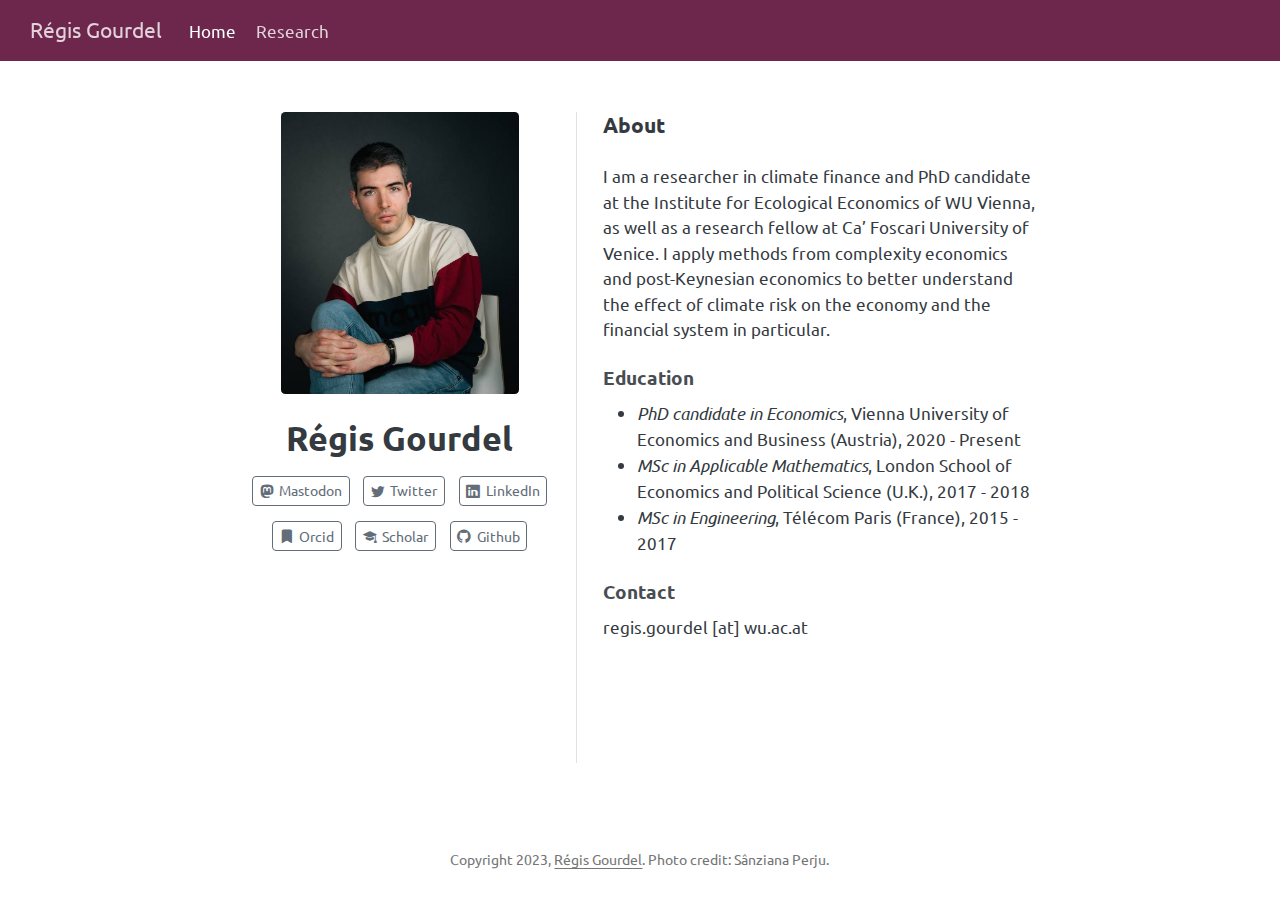
==== index.html @ 22fe1e5e "Built site for gh-pages" ====
<!DOCTYPE html>
<html xmlns="http://www.w3.org/1999/xhtml" lang="en" xml:lang="en"><head>

<meta charset="utf-8">
<meta name="generator" content="quarto-1.4.549">

<meta name="viewport" content="width=device-width, initial-scale=1.0, user-scalable=yes">


<title>Régis Gourdel</title>
<style>
code{white-space: pre-wrap;}
span.smallcaps{font-variant: small-caps;}
div.columns{display: flex; gap: min(4vw, 1.5em);}
div.column{flex: auto; overflow-x: auto;}
div.hanging-indent{margin-left: 1.5em; text-indent: -1.5em;}
ul.task-list{list-style: none;}
ul.task-list li input[type="checkbox"] {
  width: 0.8em;
  margin: 0 0.8em 0.2em -1em; /* quarto-specific, see https://github.com/quarto-dev/quarto-cli/issues/4556 */ 
  vertical-align: middle;
}
</style>


<script src="site_libs/quarto-nav/quarto-nav.js"></script>
<script src="site_libs/quarto-nav/headroom.min.js"></script>
<link href="./graphics/favicon2.svg" rel="icon" type="image/svg+xml">
<script src="site_libs/clipboard/clipboard.min.js"></script>
<script src="site_libs/quarto-html/quarto.js"></script>
<script src="site_libs/quarto-html/popper.min.js"></script>
<script src="site_libs/quarto-html/tippy.umd.min.js"></script>
<link href="site_libs/quarto-html/tippy.css" rel="stylesheet">
<link href="site_libs/quarto-html/quarto-syntax-highlighting.css" rel="stylesheet" id="quarto-text-highlighting-styles">
<script src="site_libs/bootstrap/bootstrap.min.js"></script>
<link href="site_libs/bootstrap/bootstrap-icons.css" rel="stylesheet">
<link href="site_libs/bootstrap/bootstrap.min.css" rel="stylesheet" id="quarto-bootstrap" data-mode="light">
<script id="quarto-search-options" type="application/json">{
  "language": {
    "search-no-results-text": "No results",
    "search-matching-documents-text": "matching documents",
    "search-copy-link-title": "Copy link to search",
    "search-hide-matches-text": "Hide additional matches",
    "search-more-match-text": "more match in this document",
    "search-more-matches-text": "more matches in this document",
    "search-clear-button-title": "Clear",
    "search-text-placeholder": "",
    "search-detached-cancel-button-title": "Cancel",
    "search-submit-button-title": "Submit",
    "search-label": "Search"
  }
}</script>


<link rel="stylesheet" href="styles.css">
<meta property="og:title" content="Régis Gourdel">
<meta property="og:description" content="">
<meta property="og:image" content="https://regisgourdel.github.io/graphics/favicon2.svg">
<meta property="og:site_name" content="Régis Gourdel">
<meta name="twitter:title" content="Régis Gourdel">
<meta name="twitter:description" content="">
<meta name="twitter:image" content="https://regisgourdel.github.io/graphics/favicon2.svg">
<meta name="twitter:card" content="summary_large_image">
</head>

<body class="nav-fixed fullcontent">

<div id="quarto-search-results"></div>
  <header id="quarto-header" class="headroom fixed-top">
    <nav class="navbar navbar-expand-lg " data-bs-theme="dark">
      <div class="navbar-container container-fluid">
      <div class="navbar-brand-container mx-auto">
    <a class="navbar-brand" href="./index.html">
    <span class="navbar-title">Régis Gourdel</span>
    </a>
  </div>
          <button class="navbar-toggler" type="button" data-bs-toggle="collapse" data-bs-target="#navbarCollapse" aria-controls="navbarCollapse" aria-expanded="false" aria-label="Toggle navigation" onclick="if (window.quartoToggleHeadroom) { window.quartoToggleHeadroom(); }">
  <span class="navbar-toggler-icon"></span>
</button>
          <div class="collapse navbar-collapse" id="navbarCollapse">
            <ul class="navbar-nav navbar-nav-scroll me-auto">
  <li class="nav-item">
    <a class="nav-link active" href="./index.html" aria-current="page"> 
<span class="menu-text">Home</span></a>
  </li>  
  <li class="nav-item">
    <a class="nav-link" href="./research.html"> 
<span class="menu-text">Research</span></a>
  </li>  
</ul>
          </div> <!-- /navcollapse -->
          <div class="quarto-navbar-tools">
</div>
      </div> <!-- /container-fluid -->
    </nav>
</header>
<!-- content -->
<div id="quarto-content" class="quarto-container page-columns page-rows-contents page-layout-article page-navbar">
<!-- sidebar -->
<!-- margin-sidebar -->
    
<!-- main -->
<div class="quarto-about-trestles content">
  <div class="about-entity">
    <img src="graphics/profile.jpg" class="about-image
  rounded " style="width: 14em;">
<header id="title-block-header" class="quarto-title-block default">
<div class="quarto-title">
<h1 class="title">Régis Gourdel</h1>
</div>
<div class="quarto-title-meta">
  </div>
</header>
    <div class="about-links">
  <a href="https://econtwitter.net/@RegisGourdel" class="about-link" rel="" target="">
    <i class="bi bi-mastodon"></i>
     <span class="about-link-text">Mastodon</span>
  </a>
  <a href="https://twitter.com/RegisGourdel" class="about-link" rel="" target="">
    <i class="bi bi-twitter"></i>
     <span class="about-link-text">Twitter</span>
  </a>
  <a href="https://www.linkedin.com/in/regisgourdel/" class="about-link" rel="" target="">
    <i class="bi bi-linkedin"></i>
     <span class="about-link-text">LinkedIn</span>
  </a>
  <a href="https://orcid.org/0000-0002-1638-9765" class="about-link" rel="" target="">
    <i class="bi bi-bookmark-fill"></i>
     <span class="about-link-text">Orcid</span>
  </a>
  <a href="https://scholar.google.fr/citations?user=1xZrPK0AAAAJ" class="about-link" rel="" target="">
    <i class="bi bi-mortarboard-fill"></i>
     <span class="about-link-text">Scholar</span>
  </a>
  <a href="https://github.com/RegisGourdel" class="about-link" rel="" target="">
    <i class="bi bi-github"></i>
     <span class="about-link-text">Github</span>
  </a>
</div>
  </div>
  <div class="about-contents"><main class="content" id="quarto-document-content">
<section id="about" class="level2">
<h2 data-anchor-id="about">About</h2>
<p>I am a researcher in climate finance and PhD candidate at the Institute for Ecological Economics of WU Vienna, as well as a research fellow at Ca’ Foscari University of Venice. I apply methods from complexity economics and post-Keynesian economics to better understand the effect of climate risk on the economy and the financial system in particular.</p>
<section id="education" class="level3">
<h3 data-anchor-id="education">Education</h3>
<ul>
<li><em>PhD candidate in Economics</em>, Vienna University of Economics and Business (Austria), 2020 - Present</li>
<li><em>MSc in Applicable Mathematics</em>, London School of Economics and Political Science (U.K.), 2017 - 2018</li>
<li><em>MSc in Engineering</em>, Télécom Paris (France), 2015 - 2017</li>
</ul>
</section>
<section id="contact" class="level3">
<h3 data-anchor-id="contact">Contact</h3>
<p>regis.gourdel [at] wu.ac.at</p>


</section>
</section>
</main></div>
</div>
 <!-- /main -->
<script id="quarto-html-after-body" type="application/javascript">
window.document.addEventListener("DOMContentLoaded", function (event) {
  const toggleBodyColorMode = (bsSheetEl) => {
    const mode = bsSheetEl.getAttribute("data-mode");
    const bodyEl = window.document.querySelector("body");
    if (mode === "dark") {
      bodyEl.classList.add("quarto-dark");
      bodyEl.classList.remove("quarto-light");
    } else {
      bodyEl.classList.add("quarto-light");
      bodyEl.classList.remove("quarto-dark");
    }
  }
  const toggleBodyColorPrimary = () => {
    const bsSheetEl = window.document.querySelector("link#quarto-bootstrap");
    if (bsSheetEl) {
      toggleBodyColorMode(bsSheetEl);
    }
  }
  toggleBodyColorPrimary();  
  const isCodeAnnotation = (el) => {
    for (const clz of el.classList) {
      if (clz.startsWith('code-annotation-')) {                     
        return true;
      }
    }
    return false;
  }
  const clipboard = new window.ClipboardJS('.code-copy-button', {
    text: function(trigger) {
      const codeEl = trigger.previousElementSibling.cloneNode(true);
      for (const childEl of codeEl.children) {
        if (isCodeAnnotation(childEl)) {
          childEl.remove();
        }
      }
      return codeEl.innerText;
    }
  });
  clipboard.on('success', function(e) {
    // button target
    const button = e.trigger;
    // don't keep focus
    button.blur();
    // flash "checked"
    button.classList.add('code-copy-button-checked');
    var currentTitle = button.getAttribute("title");
    button.setAttribute("title", "Copied!");
    let tooltip;
    if (window.bootstrap) {
      button.setAttribute("data-bs-toggle", "tooltip");
      button.setAttribute("data-bs-placement", "left");
      button.setAttribute("data-bs-title", "Copied!");
      tooltip = new bootstrap.Tooltip(button, 
        { trigger: "manual", 
          customClass: "code-copy-button-tooltip",
          offset: [0, -8]});
      tooltip.show();    
    }
    setTimeout(function() {
      if (tooltip) {
        tooltip.hide();
        button.removeAttribute("data-bs-title");
        button.removeAttribute("data-bs-toggle");
        button.removeAttribute("data-bs-placement");
      }
      button.setAttribute("title", currentTitle);
      button.classList.remove('code-copy-button-checked');
    }, 1000);
    // clear code selection
    e.clearSelection();
  });
  function tippyHover(el, contentFn, onTriggerFn, onUntriggerFn) {
    const config = {
      allowHTML: true,
      maxWidth: 500,
      delay: 100,
      arrow: false,
      appendTo: function(el) {
          return el.parentElement;
      },
      interactive: true,
      interactiveBorder: 10,
      theme: 'quarto',
      placement: 'bottom-start',
    };
    if (contentFn) {
      config.content = contentFn;
    }
    if (onTriggerFn) {
      config.onTrigger = onTriggerFn;
    }
    if (onUntriggerFn) {
      config.onUntrigger = onUntriggerFn;
    }
    window.tippy(el, config); 
  }
  const noterefs = window.document.querySelectorAll('a[role="doc-noteref"]');
  for (var i=0; i<noterefs.length; i++) {
    const ref = noterefs[i];
    tippyHover(ref, function() {
      // use id or data attribute instead here
      let href = ref.getAttribute('data-footnote-href') || ref.getAttribute('href');
      try { href = new URL(href).hash; } catch {}
      const id = href.replace(/^#\/?/, "");
      const note = window.document.getElementById(id);
      return note.innerHTML;
    });
  }
  const xrefs = window.document.querySelectorAll('a.quarto-xref');
  const processXRef = (id, note) => {
    // Strip column container classes
    const stripColumnClz = (el) => {
      el.classList.remove("page-full", "page-columns");
      if (el.children) {
        for (const child of el.children) {
          stripColumnClz(child);
        }
      }
    }
    stripColumnClz(note)
    if (id === null || id.startsWith('sec-')) {
      // Special case sections, only their first couple elements
      const container = document.createElement("div");
      if (note.children && note.children.length > 2) {
        container.appendChild(note.children[0].cloneNode(true));
        for (let i = 1; i < note.children.length; i++) {
          const child = note.children[i];
          if (child.tagName === "P" && child.innerText === "") {
            continue;
          } else {
            container.appendChild(child.cloneNode(true));
            break;
          }
        }
        if (window.Quarto?.typesetMath) {
          window.Quarto.typesetMath(container);
        }
        return container.innerHTML
      } else {
        if (window.Quarto?.typesetMath) {
          window.Quarto.typesetMath(note);
        }
        return note.innerHTML;
      }
    } else {
      // Remove any anchor links if they are present
      const anchorLink = note.querySelector('a.anchorjs-link');
      if (anchorLink) {
        anchorLink.remove();
      }
      if (window.Quarto?.typesetMath) {
        window.Quarto.typesetMath(note);
      }
      // TODO in 1.5, we should make sure this works without a callout special case
      if (note.classList.contains("callout")) {
        return note.outerHTML;
      } else {
        return note.innerHTML;
      }
    }
  }
  for (var i=0; i<xrefs.length; i++) {
    const xref = xrefs[i];
    tippyHover(xref, undefined, function(instance) {
      instance.disable();
      let url = xref.getAttribute('href');
      let hash = undefined; 
      if (url.startsWith('#')) {
        hash = url;
      } else {
        try { hash = new URL(url).hash; } catch {}
      }
      if (hash) {
        const id = hash.replace(/^#\/?/, "");
        const note = window.document.getElementById(id);
        if (note !== null) {
          try {
            const html = processXRef(id, note.cloneNode(true));
            instance.setContent(html);
          } finally {
            instance.enable();
            instance.show();
          }
        } else {
          // See if we can fetch this
          fetch(url.split('#')[0])
          .then(res => res.text())
          .then(html => {
            const parser = new DOMParser();
            const htmlDoc = parser.parseFromString(html, "text/html");
            const note = htmlDoc.getElementById(id);
            if (note !== null) {
              const html = processXRef(id, note);
              instance.setContent(html);
            } 
          }).finally(() => {
            instance.enable();
            instance.show();
          });
        }
      } else {
        // See if we can fetch a full url (with no hash to target)
        // This is a special case and we should probably do some content thinning / targeting
        fetch(url)
        .then(res => res.text())
        .then(html => {
          const parser = new DOMParser();
          const htmlDoc = parser.parseFromString(html, "text/html");
          const note = htmlDoc.querySelector('main.content');
          if (note !== null) {
            // This should only happen for chapter cross references
            // (since there is no id in the URL)
            // remove the first header
            if (note.children.length > 0 && note.children[0].tagName === "HEADER") {
              note.children[0].remove();
            }
            const html = processXRef(null, note);
            instance.setContent(html);
          } 
        }).finally(() => {
          instance.enable();
          instance.show();
        });
      }
    }, function(instance) {
    });
  }
      let selectedAnnoteEl;
      const selectorForAnnotation = ( cell, annotation) => {
        let cellAttr = 'data-code-cell="' + cell + '"';
        let lineAttr = 'data-code-annotation="' +  annotation + '"';
        const selector = 'span[' + cellAttr + '][' + lineAttr + ']';
        return selector;
      }
      const selectCodeLines = (annoteEl) => {
        const doc = window.document;
        const targetCell = annoteEl.getAttribute("data-target-cell");
        const targetAnnotation = annoteEl.getAttribute("data-target-annotation");
        const annoteSpan = window.document.querySelector(selectorForAnnotation(targetCell, targetAnnotation));
        const lines = annoteSpan.getAttribute("data-code-lines").split(",");
        const lineIds = lines.map((line) => {
          return targetCell + "-" + line;
        })
        let top = null;
        let height = null;
        let parent = null;
        if (lineIds.length > 0) {
            //compute the position of the single el (top and bottom and make a div)
            const el = window.document.getElementById(lineIds[0]);
            top = el.offsetTop;
            height = el.offsetHeight;
            parent = el.parentElement.parentElement;
          if (lineIds.length > 1) {
            const lastEl = window.document.getElementById(lineIds[lineIds.length - 1]);
            const bottom = lastEl.offsetTop + lastEl.offsetHeight;
            height = bottom - top;
          }
          if (top !== null && height !== null && parent !== null) {
            // cook up a div (if necessary) and position it 
            let div = window.document.getElementById("code-annotation-line-highlight");
            if (div === null) {
              div = window.document.createElement("div");
              div.setAttribute("id", "code-annotation-line-highlight");
              div.style.position = 'absolute';
              parent.appendChild(div);
            }
            div.style.top = top - 2 + "px";
            div.style.height = height + 4 + "px";
            div.style.left = 0;
            let gutterDiv = window.document.getElementById("code-annotation-line-highlight-gutter");
            if (gutterDiv === null) {
              gutterDiv = window.document.createElement("div");
              gutterDiv.setAttribute("id", "code-annotation-line-highlight-gutter");
              gutterDiv.style.position = 'absolute';
              const codeCell = window.document.getElementById(targetCell);
              const gutter = codeCell.querySelector('.code-annotation-gutter');
              gutter.appendChild(gutterDiv);
            }
            gutterDiv.style.top = top - 2 + "px";
            gutterDiv.style.height = height + 4 + "px";
          }
          selectedAnnoteEl = annoteEl;
        }
      };
      const unselectCodeLines = () => {
        const elementsIds = ["code-annotation-line-highlight", "code-annotation-line-highlight-gutter"];
        elementsIds.forEach((elId) => {
          const div = window.document.getElementById(elId);
          if (div) {
            div.remove();
          }
        });
        selectedAnnoteEl = undefined;
      };
        // Handle positioning of the toggle
    window.addEventListener(
      "resize",
      throttle(() => {
        elRect = undefined;
        if (selectedAnnoteEl) {
          selectCodeLines(selectedAnnoteEl);
        }
      }, 10)
    );
    function throttle(fn, ms) {
    let throttle = false;
    let timer;
      return (...args) => {
        if(!throttle) { // first call gets through
            fn.apply(this, args);
            throttle = true;
        } else { // all the others get throttled
            if(timer) clearTimeout(timer); // cancel #2
            timer = setTimeout(() => {
              fn.apply(this, args);
              timer = throttle = false;
            }, ms);
        }
      };
    }
      // Attach click handler to the DT
      const annoteDls = window.document.querySelectorAll('dt[data-target-cell]');
      for (const annoteDlNode of annoteDls) {
        annoteDlNode.addEventListener('click', (event) => {
          const clickedEl = event.target;
          if (clickedEl !== selectedAnnoteEl) {
            unselectCodeLines();
            const activeEl = window.document.querySelector('dt[data-target-cell].code-annotation-active');
            if (activeEl) {
              activeEl.classList.remove('code-annotation-active');
            }
            selectCodeLines(clickedEl);
            clickedEl.classList.add('code-annotation-active');
          } else {
            // Unselect the line
            unselectCodeLines();
            clickedEl.classList.remove('code-annotation-active');
          }
        });
      }
  const findCites = (el) => {
    const parentEl = el.parentElement;
    if (parentEl) {
      const cites = parentEl.dataset.cites;
      if (cites) {
        return {
          el,
          cites: cites.split(' ')
        };
      } else {
        return findCites(el.parentElement)
      }
    } else {
      return undefined;
    }
  };
  var bibliorefs = window.document.querySelectorAll('a[role="doc-biblioref"]');
  for (var i=0; i<bibliorefs.length; i++) {
    const ref = bibliorefs[i];
    const citeInfo = findCites(ref);
    if (citeInfo) {
      tippyHover(citeInfo.el, function() {
        var popup = window.document.createElement('div');
        citeInfo.cites.forEach(function(cite) {
          var citeDiv = window.document.createElement('div');
          citeDiv.classList.add('hanging-indent');
          citeDiv.classList.add('csl-entry');
          var biblioDiv = window.document.getElementById('ref-' + cite);
          if (biblioDiv) {
            citeDiv.innerHTML = biblioDiv.innerHTML;
          }
          popup.appendChild(citeDiv);
        });
        return popup.innerHTML;
      });
    }
  }
});
</script>
</div> <!-- /content -->
<footer class="footer">
  <div class="nav-footer">
    <div class="nav-footer-left">
      &nbsp;
    </div>   
    <div class="nav-footer-center">
<p>Copyright 2023, <a rel="me" href="https://econtwitter.net/@RegisGourdel">Régis Gourdel</a>. Photo credit: Sânziana Perju.</p>
</div>
    <div class="nav-footer-right">
      &nbsp;
    </div>
  </div>
</footer>




</body></html>
---- site_libs/quarto-html/tippy.css ----
.tippy-box[data-animation=fade][data-state=hidden]{opacity:0}[data-tippy-root]{max-width:calc(100vw - 10px)}.tippy-box{position:relative;background-color:#333;color:#fff;border-radius:4px;font-size:14px;line-height:1.4;white-space:normal;outline:0;transition-property:transform,visibility,opacity}.tippy-box[data-placement^=top]>.tippy-arrow{bottom:0}.tippy-box[data-placement^=top]>.tippy-arrow:before{bottom:-7px;left:0;border-width:8px 8px 0;border-top-color:initial;transform-origin:center top}.tippy-box[data-placement^=bottom]>.tippy-arrow{top:0}.tippy-box[data-placement^=bottom]>.tippy-arrow:before{top:-7px;left:0;border-width:0 8px 8px;border-bottom-color:initial;transform-origin:center bottom}.tippy-box[data-placement^=left]>.tippy-arrow{right:0}.tippy-box[data-placement^=left]>.tippy-arrow:before{border-width:8px 0 8px 8px;border-left-color:initial;right:-7px;transform-origin:center left}.tippy-box[data-placement^=right]>.tippy-arrow{left:0}.tippy-box[data-placement^=right]>.tippy-arrow:before{left:-7px;border-width:8px 8px 8px 0;border-right-color:initial;transform-origin:center right}.tippy-box[data-inertia][data-state=visible]{transition-timing-function:cubic-bezier(.54,1.5,.38,1.11)}.tippy-arrow{width:16px;height:16px;color:#333}.tippy-arrow:before{content:"";position:absolute;border-color:transparent;border-style:solid}.tippy-content{position:relative;padding:5px 9px;z-index:1}
---- site_libs/quarto-html/quarto-syntax-highlighting.css ----
/* quarto syntax highlight colors */
:root {
  --quarto-hl-ot-color: #003B4F;
  --quarto-hl-at-color: #657422;
  --quarto-hl-ss-color: #20794D;
  --quarto-hl-an-color: #5E5E5E;
  --quarto-hl-fu-color: #4758AB;
  --quarto-hl-st-color: #20794D;
  --quarto-hl-cf-color: #003B4F;
  --quarto-hl-op-color: #5E5E5E;
  --quarto-hl-er-color: #AD0000;
  --quarto-hl-bn-color: #AD0000;
  --quarto-hl-al-color: #AD0000;
  --quarto-hl-va-color: #111111;
  --quarto-hl-bu-color: inherit;
  --quarto-hl-ex-color: inherit;
  --quarto-hl-pp-color: #AD0000;
  --quarto-hl-in-color: #5E5E5E;
  --quarto-hl-vs-color: #20794D;
  --quarto-hl-wa-color: #5E5E5E;
  --quarto-hl-do-color: #5E5E5E;
  --quarto-hl-im-color: #00769E;
  --quarto-hl-ch-color: #20794D;
  --quarto-hl-dt-color: #AD0000;
  --quarto-hl-fl-color: #AD0000;
  --quarto-hl-co-color: #5E5E5E;
  --quarto-hl-cv-color: #5E5E5E;
  --quarto-hl-cn-color: #8f5902;
  --quarto-hl-sc-color: #5E5E5E;
  --quarto-hl-dv-color: #AD0000;
  --quarto-hl-kw-color: #003B4F;
}

/* other quarto variables */
:root {
  --quarto-font-monospace: SFMono-Regular, Menlo, Monaco, Consolas, "Liberation Mono", "Courier New", monospace;
}

pre > code.sourceCode > span {
  color: #003B4F;
}

code span {
  color: #003B4F;
}

code.sourceCode > span {
  color: #003B4F;
}

div.sourceCode,
div.sourceCode pre.sourceCode {
  color: #003B4F;
}

code span.ot {
  color: #003B4F;
  font-style: inherit;
}

code span.at {
  color: #657422;
  font-style: inherit;
}

code span.ss {
  color: #20794D;
  font-style: inherit;
}

code span.an {
  color: #5E5E5E;
  font-style: inherit;
}

code span.fu {
  color: #4758AB;
  font-style: inherit;
}

code span.st {
  color: #20794D;
  font-style: inherit;
}

code span.cf {
  color: #003B4F;
  font-style: inherit;
}

code span.op {
  color: #5E5E5E;
  font-style: inherit;
}

code span.er {
  color: #AD0000;
  font-style: inherit;
}

code span.bn {
  color: #AD0000;
  font-style: inherit;
}

code span.al {
  color: #AD0000;
  font-style: inherit;
}

code span.va {
  color: #111111;
  font-style: inherit;
}

code span.bu {
  font-style: inherit;
}

code span.ex {
  font-style: inherit;
}

code span.pp {
  color: #AD0000;
  font-style: inherit;
}

code span.in {
  color: #5E5E5E;
  font-style: inherit;
}

code span.vs {
  color: #20794D;
  font-style: inherit;
}

code span.wa {
  color: #5E5E5E;
  font-style: italic;
}

code span.do {
  color: #5E5E5E;
  font-style: italic;
}

code span.im {
  color: #00769E;
  font-style: inherit;
}

code span.ch {
  color: #20794D;
  font-style: inherit;
}

code span.dt {
  color: #AD0000;
  font-style: inherit;
}

code span.fl {
  color: #AD0000;
  font-style: inherit;
}

code span.co {
  color: #5E5E5E;
  font-style: inherit;
}

code span.cv {
  color: #5E5E5E;
  font-style: italic;
}

code span.cn {
  color: #8f5902;
  font-style: inherit;
}

code span.sc {
  color: #5E5E5E;
  font-style: inherit;
}

code span.dv {
  color: #AD0000;
  font-style: inherit;
}

code span.kw {
  color: #003B4F;
  font-style: inherit;
}

.prevent-inlining {
  content: "</";
}

/*# sourceMappingURL=debc5d5d77c3f9108843748ff7464032.css.map */
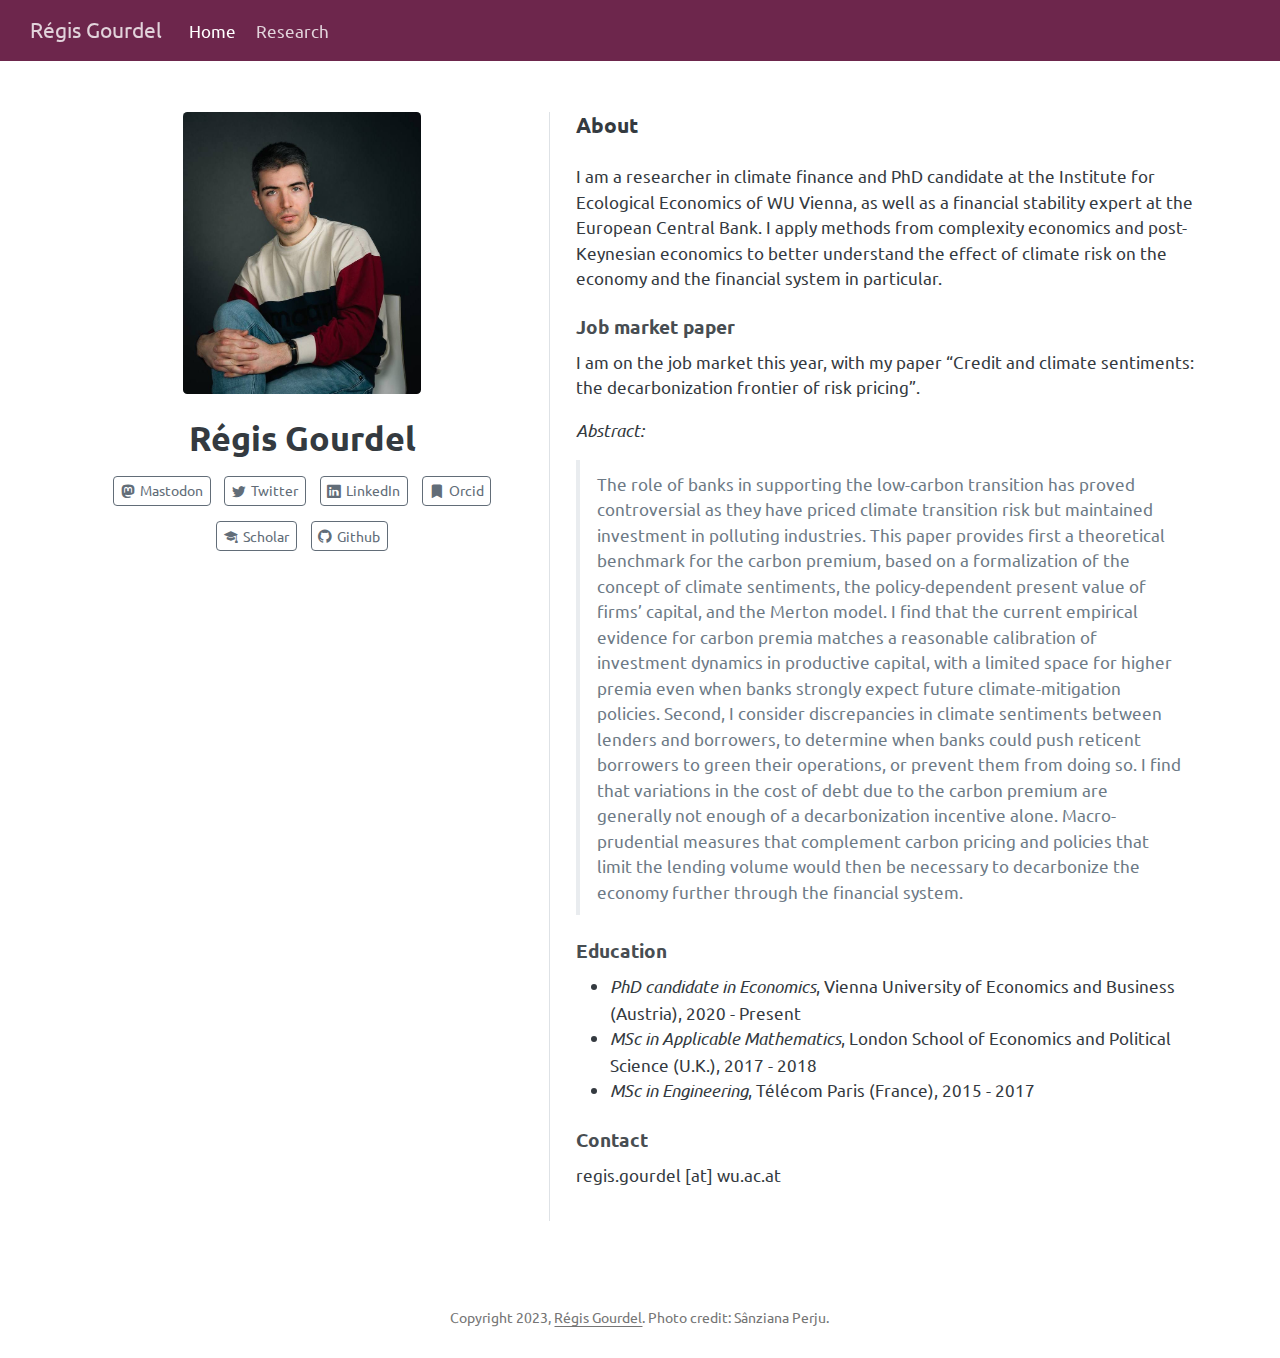
==== commit e0c2c669: "Built site for gh-pages" ====
--- a/index.html
+++ b/index.html
@@ -2,7 +2,7 @@
 <html xmlns="http://www.w3.org/1999/xhtml" lang="en" xml:lang="en"><head>
 
 <meta charset="utf-8">
-<meta name="generator" content="quarto-1.4.549">
+<meta name="generator" content="quarto-1.6.32">
 
 <meta name="viewport" content="width=device-width, initial-scale=1.0, user-scalable=yes">
 
@@ -31,10 +31,10 @@
 <script src="site_libs/quarto-html/popper.min.js"></script>
 <script src="site_libs/quarto-html/tippy.umd.min.js"></script>
 <link href="site_libs/quarto-html/tippy.css" rel="stylesheet">
-<link href="site_libs/quarto-html/quarto-syntax-highlighting.css" rel="stylesheet" id="quarto-text-highlighting-styles">
+<link href="site_libs/quarto-html/quarto-syntax-highlighting-2486e1f0a3ee9ee1fc393803a1361cdb.css" rel="stylesheet" id="quarto-text-highlighting-styles">
 <script src="site_libs/bootstrap/bootstrap.min.js"></script>
 <link href="site_libs/bootstrap/bootstrap-icons.css" rel="stylesheet">
-<link href="site_libs/bootstrap/bootstrap.min.css" rel="stylesheet" id="quarto-bootstrap" data-mode="light">
+<link href="site_libs/bootstrap/bootstrap-c90682f6391d3044fc06fac18db83ea8.min.css" rel="stylesheet" append-hash="true" id="quarto-bootstrap" data-mode="light">
 <script id="quarto-search-options" type="application/json">{
   "language": {
     "search-no-results-text": "No results",
@@ -63,7 +63,7 @@
 <meta name="twitter:card" content="summary_large_image">
 </head>
 
-<body class="nav-fixed fullcontent">
+<body class="nav-fixed">
 
 <div id="quarto-search-results"></div>
   <header id="quarto-header" class="headroom fixed-top">
@@ -74,7 +74,7 @@
     <span class="navbar-title">Régis Gourdel</span>
     </a>
   </div>
-          <button class="navbar-toggler" type="button" data-bs-toggle="collapse" data-bs-target="#navbarCollapse" aria-controls="navbarCollapse" aria-expanded="false" aria-label="Toggle navigation" onclick="if (window.quartoToggleHeadroom) { window.quartoToggleHeadroom(); }">
+          <button class="navbar-toggler" type="button" data-bs-toggle="collapse" data-bs-target="#navbarCollapse" aria-controls="navbarCollapse" role="menu" aria-expanded="false" aria-label="Toggle navigation" onclick="if (window.quartoToggleHeadroom) { window.quartoToggleHeadroom(); }">
   <span class="navbar-toggler-icon"></span>
 </button>
           <div class="collapse navbar-collapse" id="navbarCollapse">
@@ -89,18 +89,18 @@
   </li>  
 </ul>
           </div> <!-- /navcollapse -->
-          <div class="quarto-navbar-tools">
+            <div class="quarto-navbar-tools">
 </div>
       </div> <!-- /container-fluid -->
     </nav>
 </header>
 <!-- content -->
-<div id="quarto-content" class="quarto-container page-columns page-rows-contents page-layout-article page-navbar">
+<div id="quarto-content" class="quarto-container page-columns page-rows-contents page-layout-full page-navbar">
 <!-- sidebar -->
 <!-- margin-sidebar -->
     
 <!-- main -->
-<div class="quarto-about-trestles content">
+<div class="quarto-about-trestles column-page">
   <div class="about-entity">
     <img src="graphics/profile.jpg" class="about-image
   rounded " style="width: 14em;">
@@ -108,7 +108,7 @@
 <div class="quarto-title">
 <h1 class="title">Régis Gourdel</h1>
 </div>
-<div class="quarto-title-meta">
+<div class="quarto-title-meta column-page">
   </div>
 </header>
     <div class="about-links">
@@ -138,10 +138,18 @@
   </a>
 </div>
   </div>
-  <div class="about-contents"><main class="content" id="quarto-document-content">
+  <div class="about-contents"><main class="content column-page" id="quarto-document-content">
 <section id="about" class="level2">
 <h2 data-anchor-id="about">About</h2>
-<p>I am a researcher in climate finance and PhD candidate at the Institute for Ecological Economics of WU Vienna, as well as a research fellow at Ca’ Foscari University of Venice. I apply methods from complexity economics and post-Keynesian economics to better understand the effect of climate risk on the economy and the financial system in particular.</p>
+<p>I am a researcher in climate finance and PhD candidate at the Institute for Ecological Economics of WU Vienna, as well as a financial stability expert at the European Central Bank. I apply methods from complexity economics and post-Keynesian economics to better understand the effect of climate risk on the economy and the financial system in particular.</p>
+<section id="job-market-paper" class="level3">
+<h3 data-anchor-id="job-market-paper">Job market paper</h3>
+<p>I am on the job market this year, with my paper “Credit and climate sentiments: the decarbonization frontier of risk pricing”.</p>
+<p><em>Abstract:</em></p>
+<blockquote class="blockquote">
+<p>The role of banks in supporting the low-carbon transition has proved controversial as they have priced climate transition risk but maintained investment in polluting industries. This paper provides first a theoretical benchmark for the carbon premium, based on a formalization of the concept of climate sentiments, the policy-dependent present value of firms’ capital, and the Merton model. I find that the current empirical evidence for carbon premia matches a reasonable calibration of investment dynamics in productive capital, with a limited space for higher premia even when banks strongly expect future climate-mitigation policies. Second, I consider discrepancies in climate sentiments between lenders and borrowers, to determine when banks could push reticent borrowers to green their operations, or prevent them from doing so. I find that variations in the cost of debt due to the carbon premium are generally not enough of a decarbonization incentive alone. Macro-prudential measures that complement carbon pricing and policies that limit the lending volume would then be necessary to decarbonize the economy further through the financial system.</p>
+</blockquote>
+</section>
 <section id="education" class="level3">
 <h3 data-anchor-id="education">Education</h3>
 <ul>
@@ -188,18 +196,7 @@
     }
     return false;
   }
-  const clipboard = new window.ClipboardJS('.code-copy-button', {
-    text: function(trigger) {
-      const codeEl = trigger.previousElementSibling.cloneNode(true);
-      for (const childEl of codeEl.children) {
-        if (isCodeAnnotation(childEl)) {
-          childEl.remove();
-        }
-      }
-      return codeEl.innerText;
-    }
-  });
-  clipboard.on('success', function(e) {
+  const onCopySuccess = function(e) {
     // button target
     const button = e.trigger;
     // don't keep focus
@@ -231,7 +228,47 @@
     }, 1000);
     // clear code selection
     e.clearSelection();
+  }
+  const getTextToCopy = function(trigger) {
+      const codeEl = trigger.previousElementSibling.cloneNode(true);
+      for (const childEl of codeEl.children) {
+        if (isCodeAnnotation(childEl)) {
+          childEl.remove();
+        }
+      }
+      return codeEl.innerText;
+  }
+  const clipboard = new window.ClipboardJS('.code-copy-button:not([data-in-quarto-modal])', {
+    text: getTextToCopy
   });
+  clipboard.on('success', onCopySuccess);
+  if (window.document.getElementById('quarto-embedded-source-code-modal')) {
+    // For code content inside modals, clipBoardJS needs to be initialized with a container option
+    // TODO: Check when it could be a function (https://github.com/zenorocha/clipboard.js/issues/860)
+    const clipboardModal = new window.ClipboardJS('.code-copy-button[data-in-quarto-modal]', {
+      text: getTextToCopy,
+      container: window.document.getElementById('quarto-embedded-source-code-modal')
+    });
+    clipboardModal.on('success', onCopySuccess);
+  }
+    var localhostRegex = new RegExp(/^(?:http|https):\/\/localhost\:?[0-9]*\//);
+    var mailtoRegex = new RegExp(/^mailto:/);
+      var filterRegex = new RegExp("https:\/\/regisgourdel\.github\.io\/");
+    var isInternal = (href) => {
+        return filterRegex.test(href) || localhostRegex.test(href) || mailtoRegex.test(href);
+    }
+    // Inspect non-navigation links and adorn them if external
+ 	var links = window.document.querySelectorAll('a[href]:not(.nav-link):not(.navbar-brand):not(.toc-action):not(.sidebar-link):not(.sidebar-item-toggle):not(.pagination-link):not(.no-external):not([aria-hidden]):not(.dropdown-item):not(.quarto-navigation-tool):not(.about-link)');
+    for (var i=0; i<links.length; i++) {
+      const link = links[i];
+      if (!isInternal(link.href)) {
+        // undo the damage that might have been done by quarto-nav.js in the case of
+        // links that we want to consider external
+        if (link.dataset.originalHref !== undefined) {
+          link.href = link.dataset.originalHref;
+        }
+      }
+    }
   function tippyHover(el, contentFn, onTriggerFn, onUntriggerFn) {
     const config = {
       allowHTML: true,
@@ -266,7 +303,11 @@
       try { href = new URL(href).hash; } catch {}
       const id = href.replace(/^#\/?/, "");
       const note = window.document.getElementById(id);
-      return note.innerHTML;
+      if (note) {
+        return note.innerHTML;
+      } else {
+        return "";
+      }
     });
   }
   const xrefs = window.document.querySelectorAll('a.quarto-xref');
--- a/site_libs/quarto-html/quarto-syntax-highlighting-2486e1f0a3ee9ee1fc393803a1361cdb.css
+++ b/site_libs/quarto-html/quarto-syntax-highlighting-2486e1f0a3ee9ee1fc393803a1361cdb.css
@@ -0,0 +1,205 @@
+/* quarto syntax highlight colors */
+:root {
+  --quarto-hl-ot-color: #003B4F;
+  --quarto-hl-at-color: #657422;
+  --quarto-hl-ss-color: #20794D;
+  --quarto-hl-an-color: #5E5E5E;
+  --quarto-hl-fu-color: #4758AB;
+  --quarto-hl-st-color: #20794D;
+  --quarto-hl-cf-color: #003B4F;
+  --quarto-hl-op-color: #5E5E5E;
+  --quarto-hl-er-color: #AD0000;
+  --quarto-hl-bn-color: #AD0000;
+  --quarto-hl-al-color: #AD0000;
+  --quarto-hl-va-color: #111111;
+  --quarto-hl-bu-color: inherit;
+  --quarto-hl-ex-color: inherit;
+  --quarto-hl-pp-color: #AD0000;
+  --quarto-hl-in-color: #5E5E5E;
+  --quarto-hl-vs-color: #20794D;
+  --quarto-hl-wa-color: #5E5E5E;
+  --quarto-hl-do-color: #5E5E5E;
+  --quarto-hl-im-color: #00769E;
+  --quarto-hl-ch-color: #20794D;
+  --quarto-hl-dt-color: #AD0000;
+  --quarto-hl-fl-color: #AD0000;
+  --quarto-hl-co-color: #5E5E5E;
+  --quarto-hl-cv-color: #5E5E5E;
+  --quarto-hl-cn-color: #8f5902;
+  --quarto-hl-sc-color: #5E5E5E;
+  --quarto-hl-dv-color: #AD0000;
+  --quarto-hl-kw-color: #003B4F;
+}
+
+/* other quarto variables */
+:root {
+  --quarto-font-monospace: SFMono-Regular, Menlo, Monaco, Consolas, "Liberation Mono", "Courier New", monospace;
+}
+
+pre > code.sourceCode > span {
+  color: #003B4F;
+}
+
+code span {
+  color: #003B4F;
+}
+
+code.sourceCode > span {
+  color: #003B4F;
+}
+
+div.sourceCode,
+div.sourceCode pre.sourceCode {
+  color: #003B4F;
+}
+
+code span.ot {
+  color: #003B4F;
+  font-style: inherit;
+}
+
+code span.at {
+  color: #657422;
+  font-style: inherit;
+}
+
+code span.ss {
+  color: #20794D;
+  font-style: inherit;
+}
+
+code span.an {
+  color: #5E5E5E;
+  font-style: inherit;
+}
+
+code span.fu {
+  color: #4758AB;
+  font-style: inherit;
+}
+
+code span.st {
+  color: #20794D;
+  font-style: inherit;
+}
+
+code span.cf {
+  color: #003B4F;
+  font-weight: bold;
+  font-style: inherit;
+}
+
+code span.op {
+  color: #5E5E5E;
+  font-style: inherit;
+}
+
+code span.er {
+  color: #AD0000;
+  font-style: inherit;
+}
+
+code span.bn {
+  color: #AD0000;
+  font-style: inherit;
+}
+
+code span.al {
+  color: #AD0000;
+  font-style: inherit;
+}
+
+code span.va {
+  color: #111111;
+  font-style: inherit;
+}
+
+code span.bu {
+  font-style: inherit;
+}
+
+code span.ex {
+  font-style: inherit;
+}
+
+code span.pp {
+  color: #AD0000;
+  font-style: inherit;
+}
+
+code span.in {
+  color: #5E5E5E;
+  font-style: inherit;
+}
+
+code span.vs {
+  color: #20794D;
+  font-style: inherit;
+}
+
+code span.wa {
+  color: #5E5E5E;
+  font-style: italic;
+}
+
+code span.do {
+  color: #5E5E5E;
+  font-style: italic;
+}
+
+code span.im {
+  color: #00769E;
+  font-style: inherit;
+}
+
+code span.ch {
+  color: #20794D;
+  font-style: inherit;
+}
+
+code span.dt {
+  color: #AD0000;
+  font-style: inherit;
+}
+
+code span.fl {
+  color: #AD0000;
+  font-style: inherit;
+}
+
+code span.co {
+  color: #5E5E5E;
+  font-style: inherit;
+}
+
+code span.cv {
+  color: #5E5E5E;
+  font-style: italic;
+}
+
+code span.cn {
+  color: #8f5902;
+  font-style: inherit;
+}
+
+code span.sc {
+  color: #5E5E5E;
+  font-style: inherit;
+}
+
+code span.dv {
+  color: #AD0000;
+  font-style: inherit;
+}
+
+code span.kw {
+  color: #003B4F;
+  font-weight: bold;
+  font-style: inherit;
+}
+
+.prevent-inlining {
+  content: "</";
+}
+
+/*# sourceMappingURL=b94514f873b6ebc3b38fab26346a7c13.css.map */
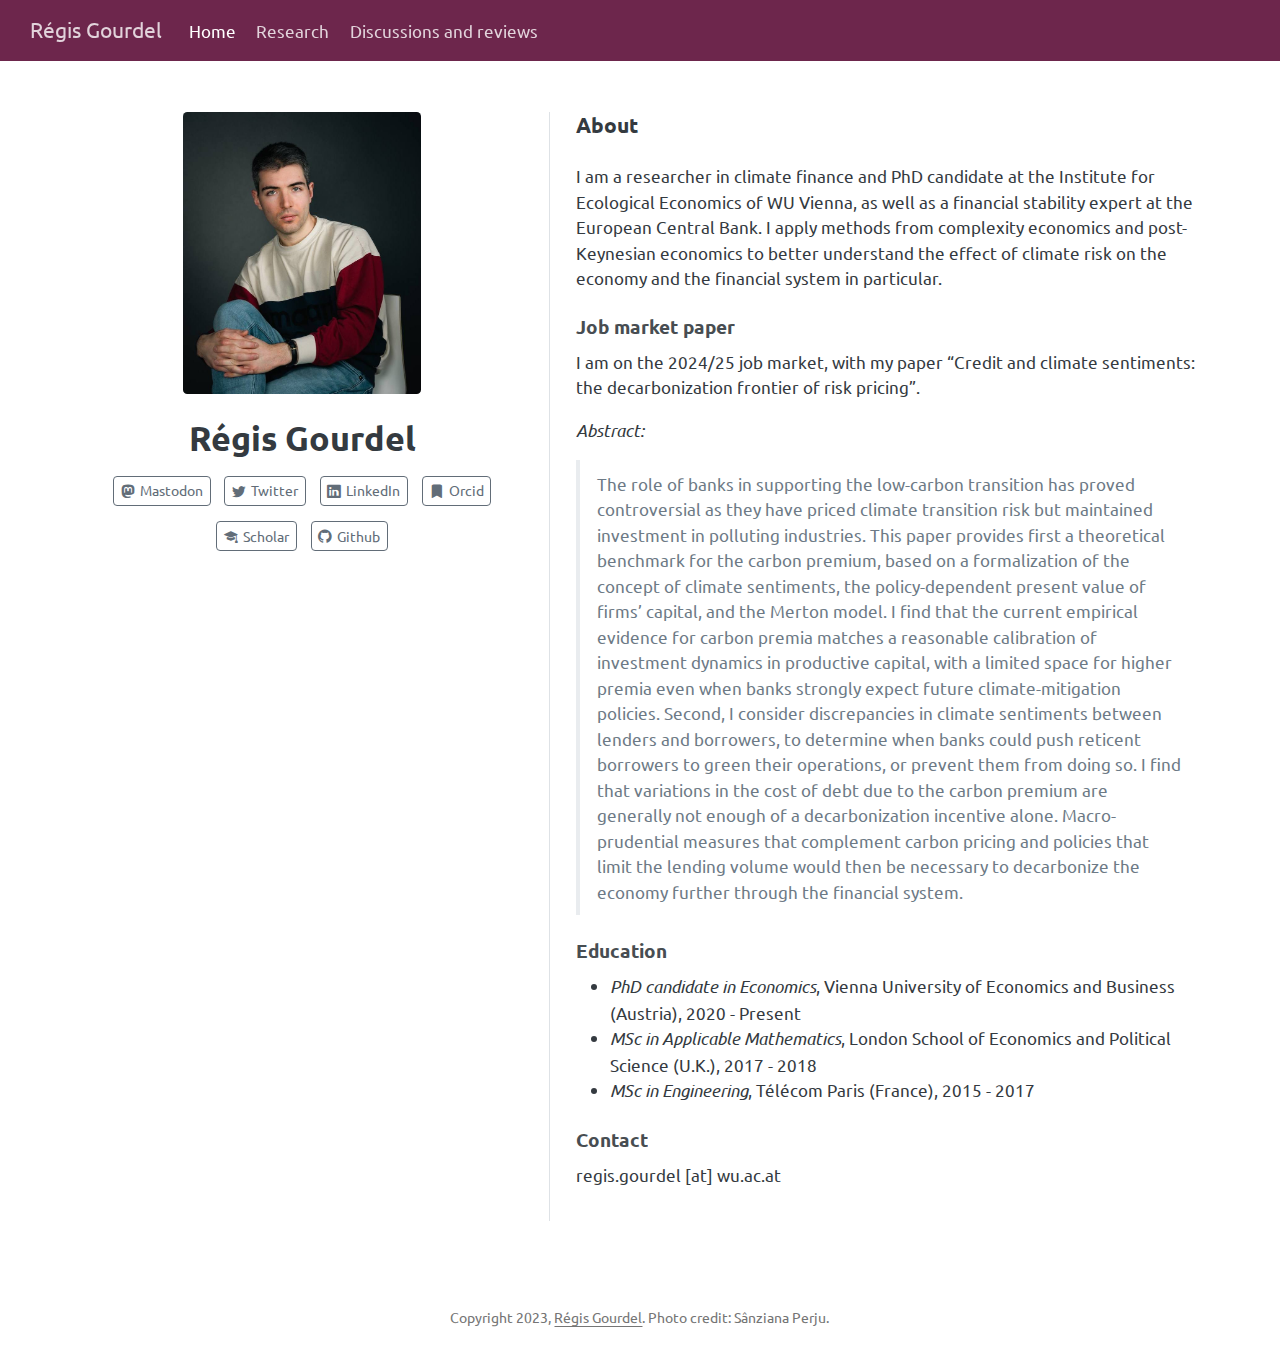
==== commit a41036ce: "Built site for gh-pages" ====
--- a/index.html
+++ b/index.html
@@ -86,6 +86,10 @@
   <li class="nav-item">
     <a class="nav-link" href="./research.html"> 
 <span class="menu-text">Research</span></a>
+  </li>  
+  <li class="nav-item">
+    <a class="nav-link" href="./discussion.html"> 
+<span class="menu-text">Discussions and reviews</span></a>
   </li>  
 </ul>
           </div> <!-- /navcollapse -->
@@ -144,7 +148,7 @@
 <p>I am a researcher in climate finance and PhD candidate at the Institute for Ecological Economics of WU Vienna, as well as a financial stability expert at the European Central Bank. I apply methods from complexity economics and post-Keynesian economics to better understand the effect of climate risk on the economy and the financial system in particular.</p>
 <section id="job-market-paper" class="level3">
 <h3 data-anchor-id="job-market-paper">Job market paper</h3>
-<p>I am on the job market this year, with my paper “Credit and climate sentiments: the decarbonization frontier of risk pricing”.</p>
+<p>I am on the 2024/25 job market, with my paper “Credit and climate sentiments: the decarbonization frontier of risk pricing”.</p>
 <p><em>Abstract:</em></p>
 <blockquote class="blockquote">
 <p>The role of banks in supporting the low-carbon transition has proved controversial as they have priced climate transition risk but maintained investment in polluting industries. This paper provides first a theoretical benchmark for the carbon premium, based on a formalization of the concept of climate sentiments, the policy-dependent present value of firms’ capital, and the Merton model. I find that the current empirical evidence for carbon premia matches a reasonable calibration of investment dynamics in productive capital, with a limited space for higher premia even when banks strongly expect future climate-mitigation policies. Second, I consider discrepancies in climate sentiments between lenders and borrowers, to determine when banks could push reticent borrowers to green their operations, or prevent them from doing so. I find that variations in the cost of debt due to the carbon premium are generally not enough of a decarbonization incentive alone. Macro-prudential measures that complement carbon pricing and policies that limit the lending volume would then be necessary to decarbonize the economy further through the financial system.</p>
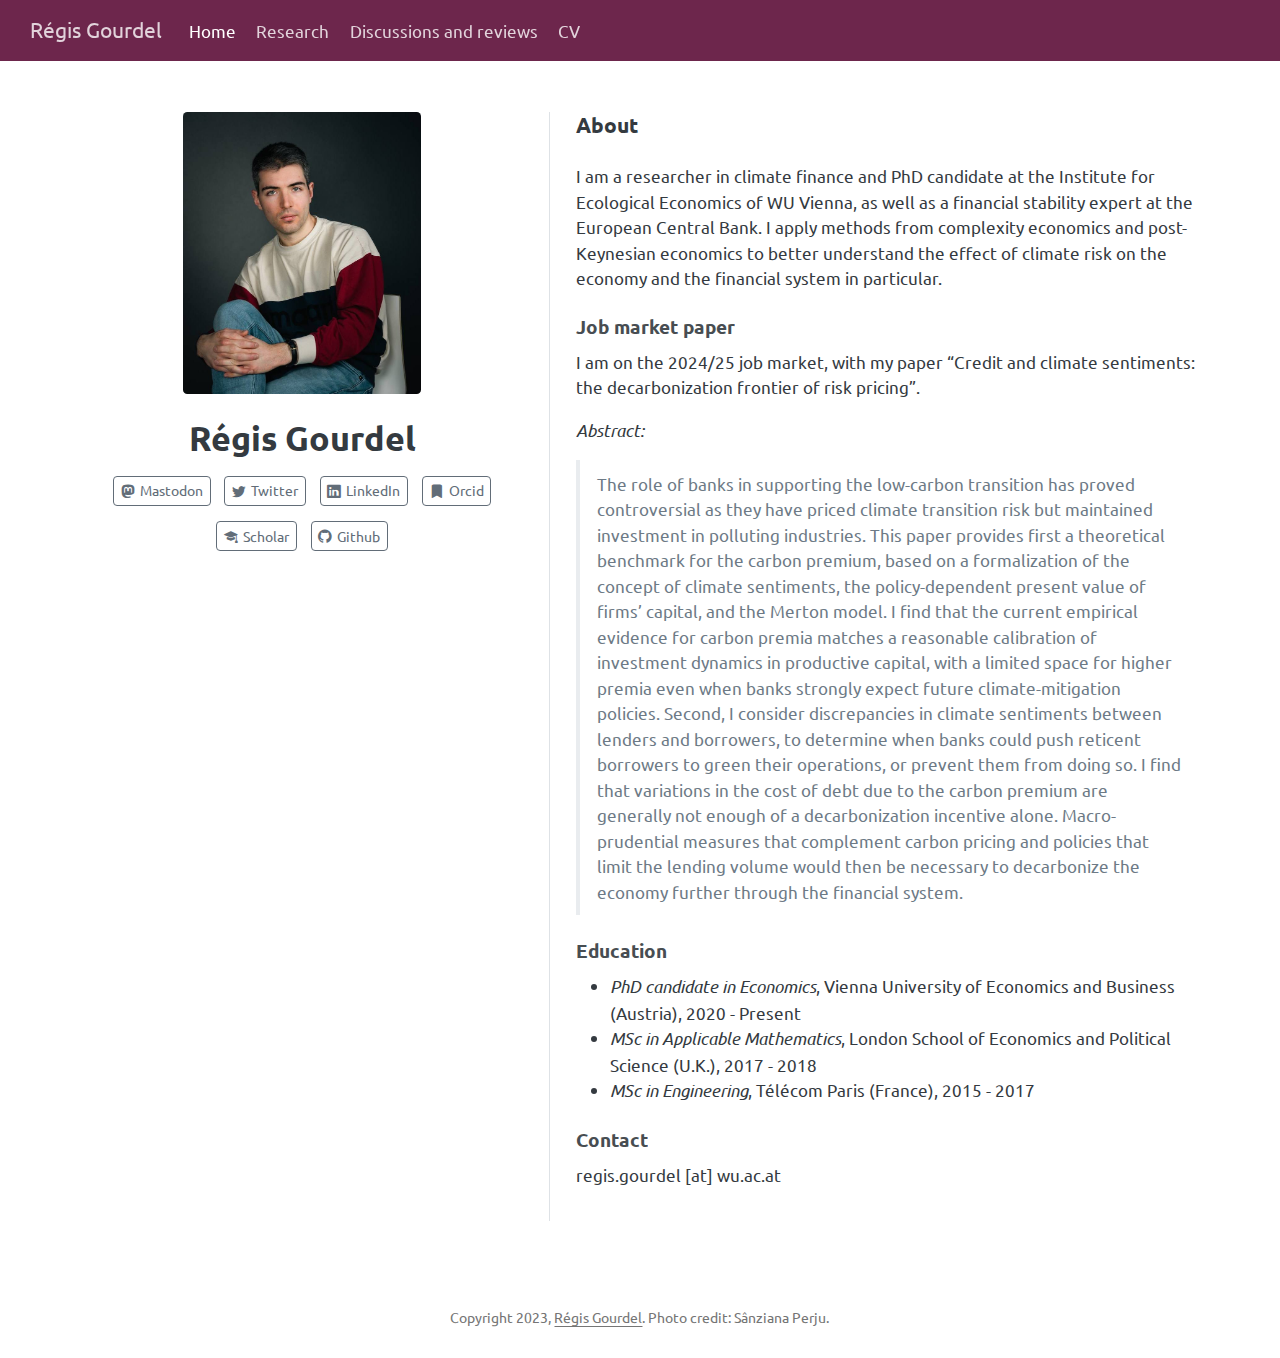
==== commit 728e248c: "Built site for gh-pages" ====
--- a/index.html
+++ b/index.html
@@ -90,6 +90,10 @@
   <li class="nav-item">
     <a class="nav-link" href="./discussion.html"> 
 <span class="menu-text">Discussions and reviews</span></a>
+  </li>  
+  <li class="nav-item">
+    <a class="nav-link" href="./resources/CV.pdf"> 
+<span class="menu-text">CV</span></a>
   </li>  
 </ul>
           </div> <!-- /navcollapse -->
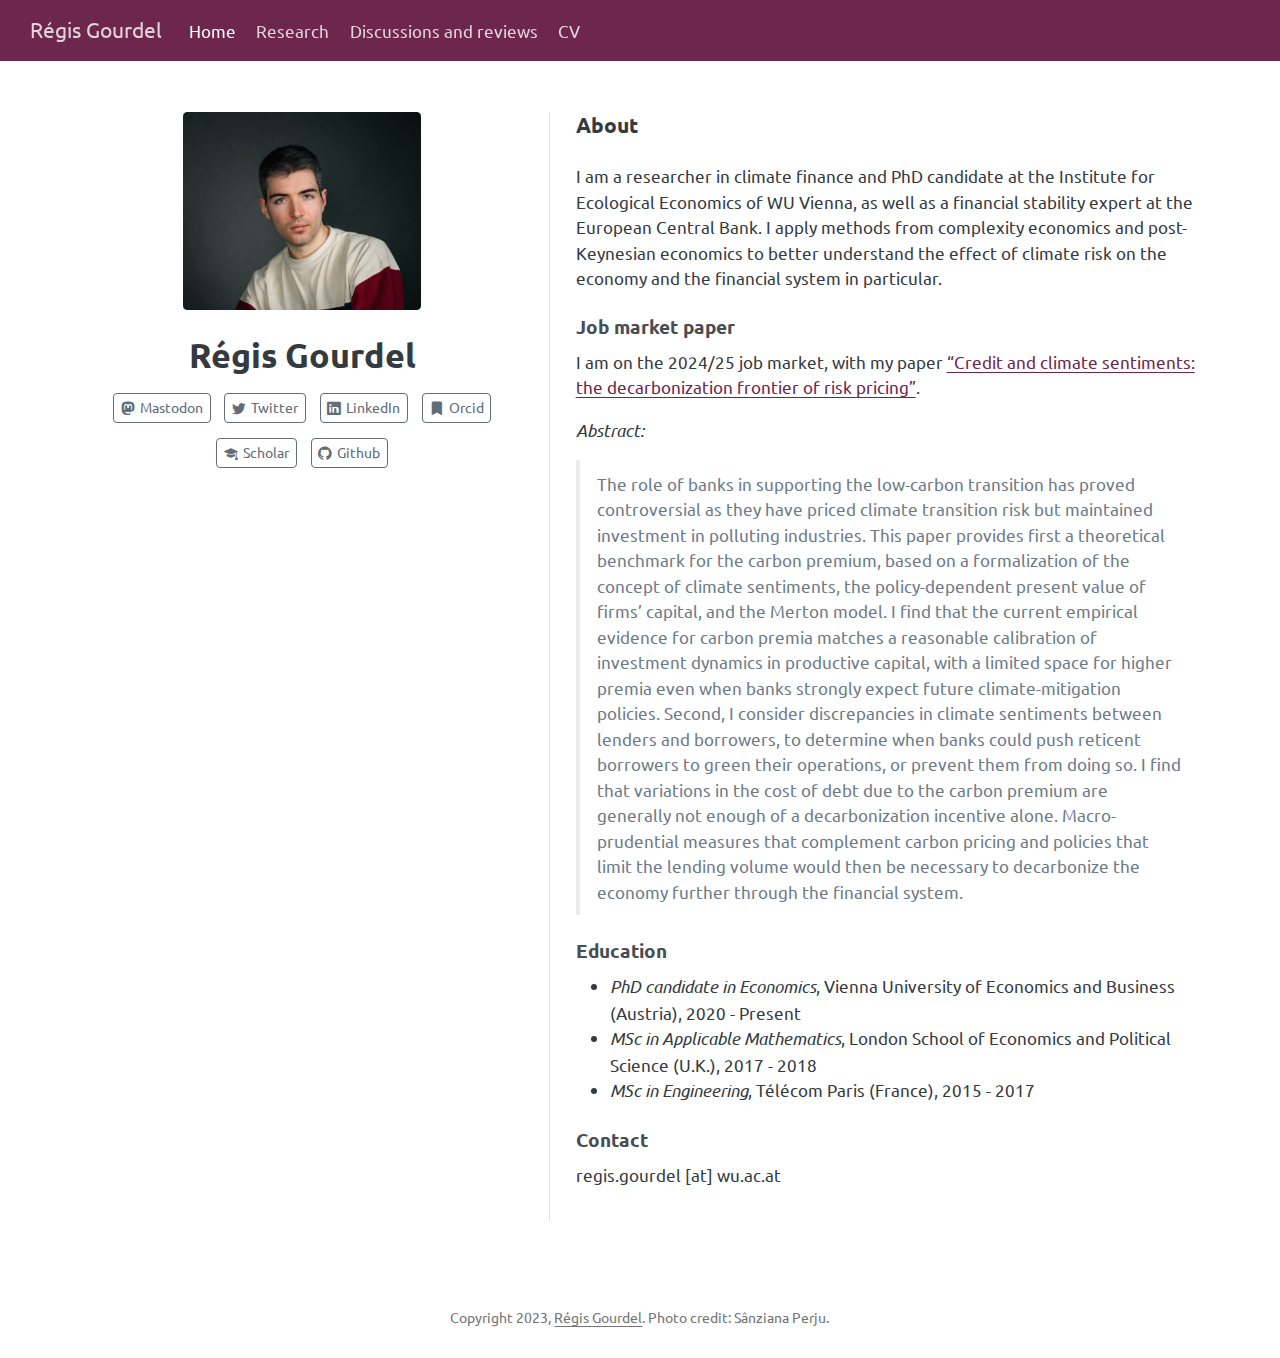
==== commit f7c4459d: "Built site for gh-pages" ====
--- a/index.html
+++ b/index.html
@@ -152,7 +152,7 @@
 <p>I am a researcher in climate finance and PhD candidate at the Institute for Ecological Economics of WU Vienna, as well as a financial stability expert at the European Central Bank. I apply methods from complexity economics and post-Keynesian economics to better understand the effect of climate risk on the economy and the financial system in particular.</p>
 <section id="job-market-paper" class="level3">
 <h3 data-anchor-id="job-market-paper">Job market paper</h3>
-<p>I am on the 2024/25 job market, with my paper “Credit and climate sentiments: the decarbonization frontier of risk pricing”.</p>
+<p>I am on the 2024/25 job market, with my paper <a href="resources/jmp.pdf">“Credit and climate sentiments: the decarbonization frontier of risk pricing”</a>.</p>
 <p><em>Abstract:</em></p>
 <blockquote class="blockquote">
 <p>The role of banks in supporting the low-carbon transition has proved controversial as they have priced climate transition risk but maintained investment in polluting industries. This paper provides first a theoretical benchmark for the carbon premium, based on a formalization of the concept of climate sentiments, the policy-dependent present value of firms’ capital, and the Merton model. I find that the current empirical evidence for carbon premia matches a reasonable calibration of investment dynamics in productive capital, with a limited space for higher premia even when banks strongly expect future climate-mitigation policies. Second, I consider discrepancies in climate sentiments between lenders and borrowers, to determine when banks could push reticent borrowers to green their operations, or prevent them from doing so. I find that variations in the cost of debt due to the carbon premium are generally not enough of a decarbonization incentive alone. Macro-prudential measures that complement carbon pricing and policies that limit the lending volume would then be necessary to decarbonize the economy further through the financial system.</p>
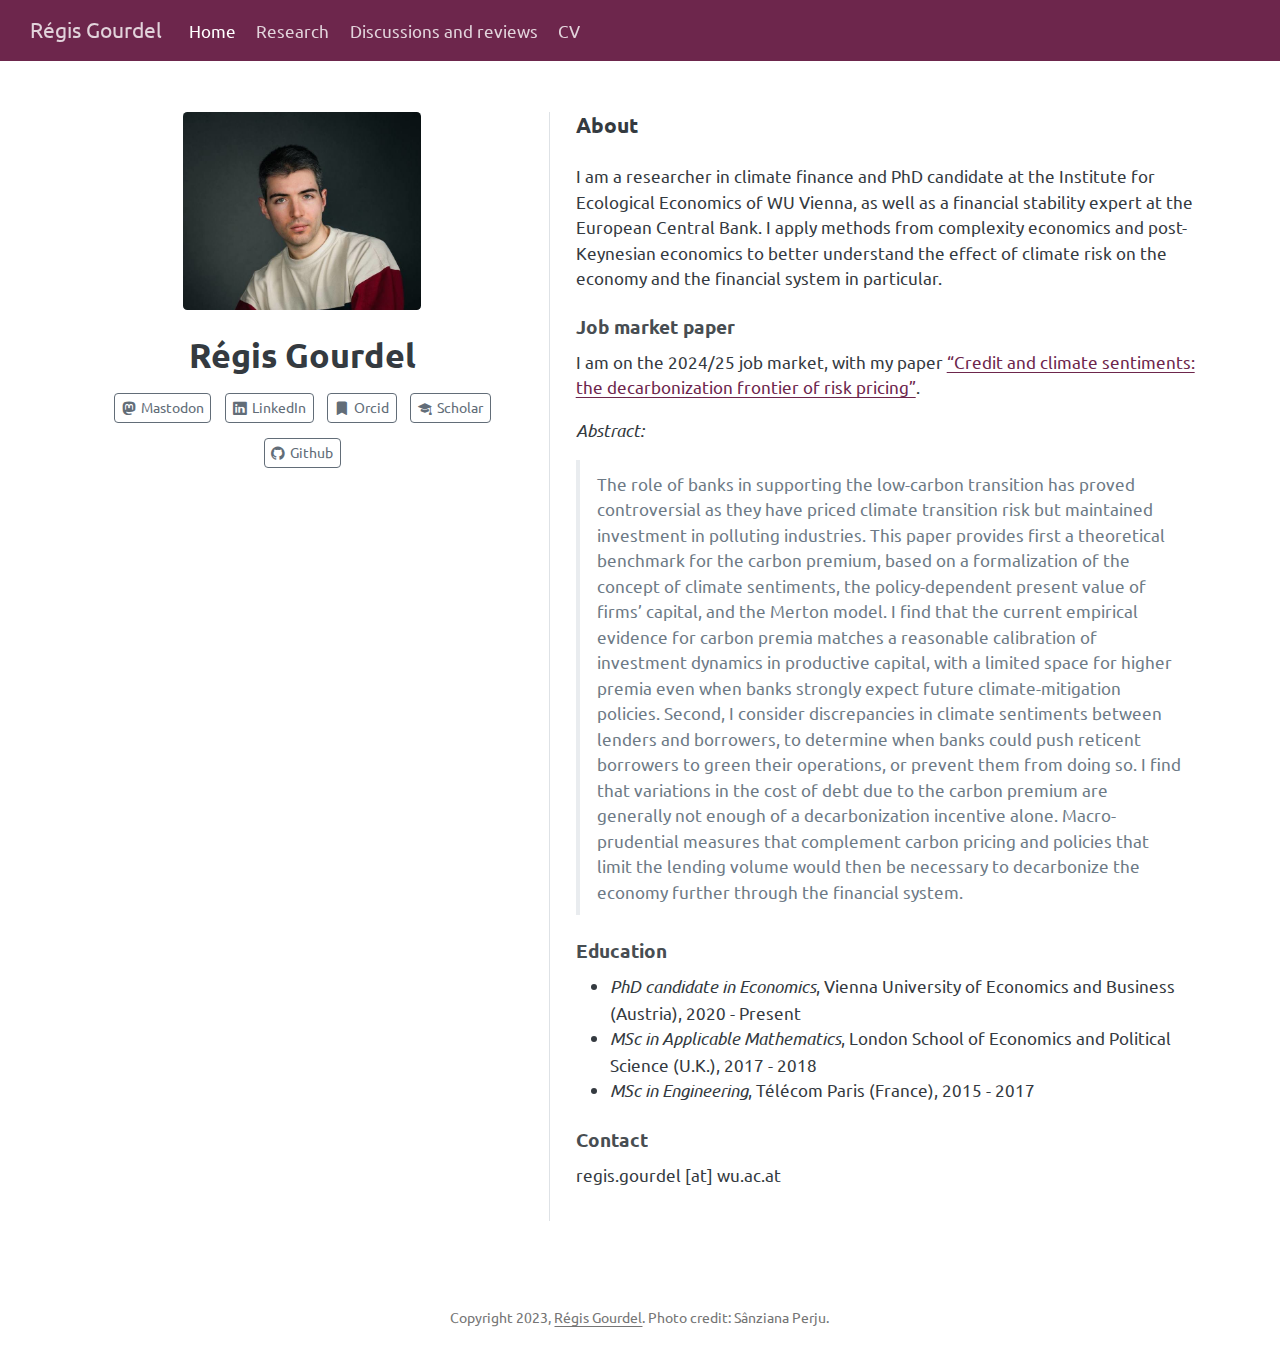
==== commit a92a7eb8: "Built site for gh-pages" ====
--- a/index.html
+++ b/index.html
@@ -124,10 +124,6 @@
     <i class="bi bi-mastodon"></i>
      <span class="about-link-text">Mastodon</span>
   </a>
-  <a href="https://twitter.com/RegisGourdel" class="about-link" rel="" target="">
-    <i class="bi bi-twitter"></i>
-     <span class="about-link-text">Twitter</span>
-  </a>
   <a href="https://www.linkedin.com/in/regisgourdel/" class="about-link" rel="" target="">
     <i class="bi bi-linkedin"></i>
      <span class="about-link-text">LinkedIn</span>
@@ -152,7 +148,7 @@
 <p>I am a researcher in climate finance and PhD candidate at the Institute for Ecological Economics of WU Vienna, as well as a financial stability expert at the European Central Bank. I apply methods from complexity economics and post-Keynesian economics to better understand the effect of climate risk on the economy and the financial system in particular.</p>
 <section id="job-market-paper" class="level3">
 <h3 data-anchor-id="job-market-paper">Job market paper</h3>
-<p>I am on the 2024/25 job market, with my paper <a href="resources/jmp.pdf">“Credit and climate sentiments: the decarbonization frontier of risk pricing”</a>.</p>
+<p>I am on the 2024/25 job market, with my paper <a href="https://ssrn.com/abstract=5040367">“Credit and climate sentiments: the decarbonization frontier of risk pricing”</a>.</p>
 <p><em>Abstract:</em></p>
 <blockquote class="blockquote">
 <p>The role of banks in supporting the low-carbon transition has proved controversial as they have priced climate transition risk but maintained investment in polluting industries. This paper provides first a theoretical benchmark for the carbon premium, based on a formalization of the concept of climate sentiments, the policy-dependent present value of firms’ capital, and the Merton model. I find that the current empirical evidence for carbon premia matches a reasonable calibration of investment dynamics in productive capital, with a limited space for higher premia even when banks strongly expect future climate-mitigation policies. Second, I consider discrepancies in climate sentiments between lenders and borrowers, to determine when banks could push reticent borrowers to green their operations, or prevent them from doing so. I find that variations in the cost of debt due to the carbon premium are generally not enough of a decarbonization incentive alone. Macro-prudential measures that complement carbon pricing and policies that limit the lending volume would then be necessary to decarbonize the economy further through the financial system.</p>
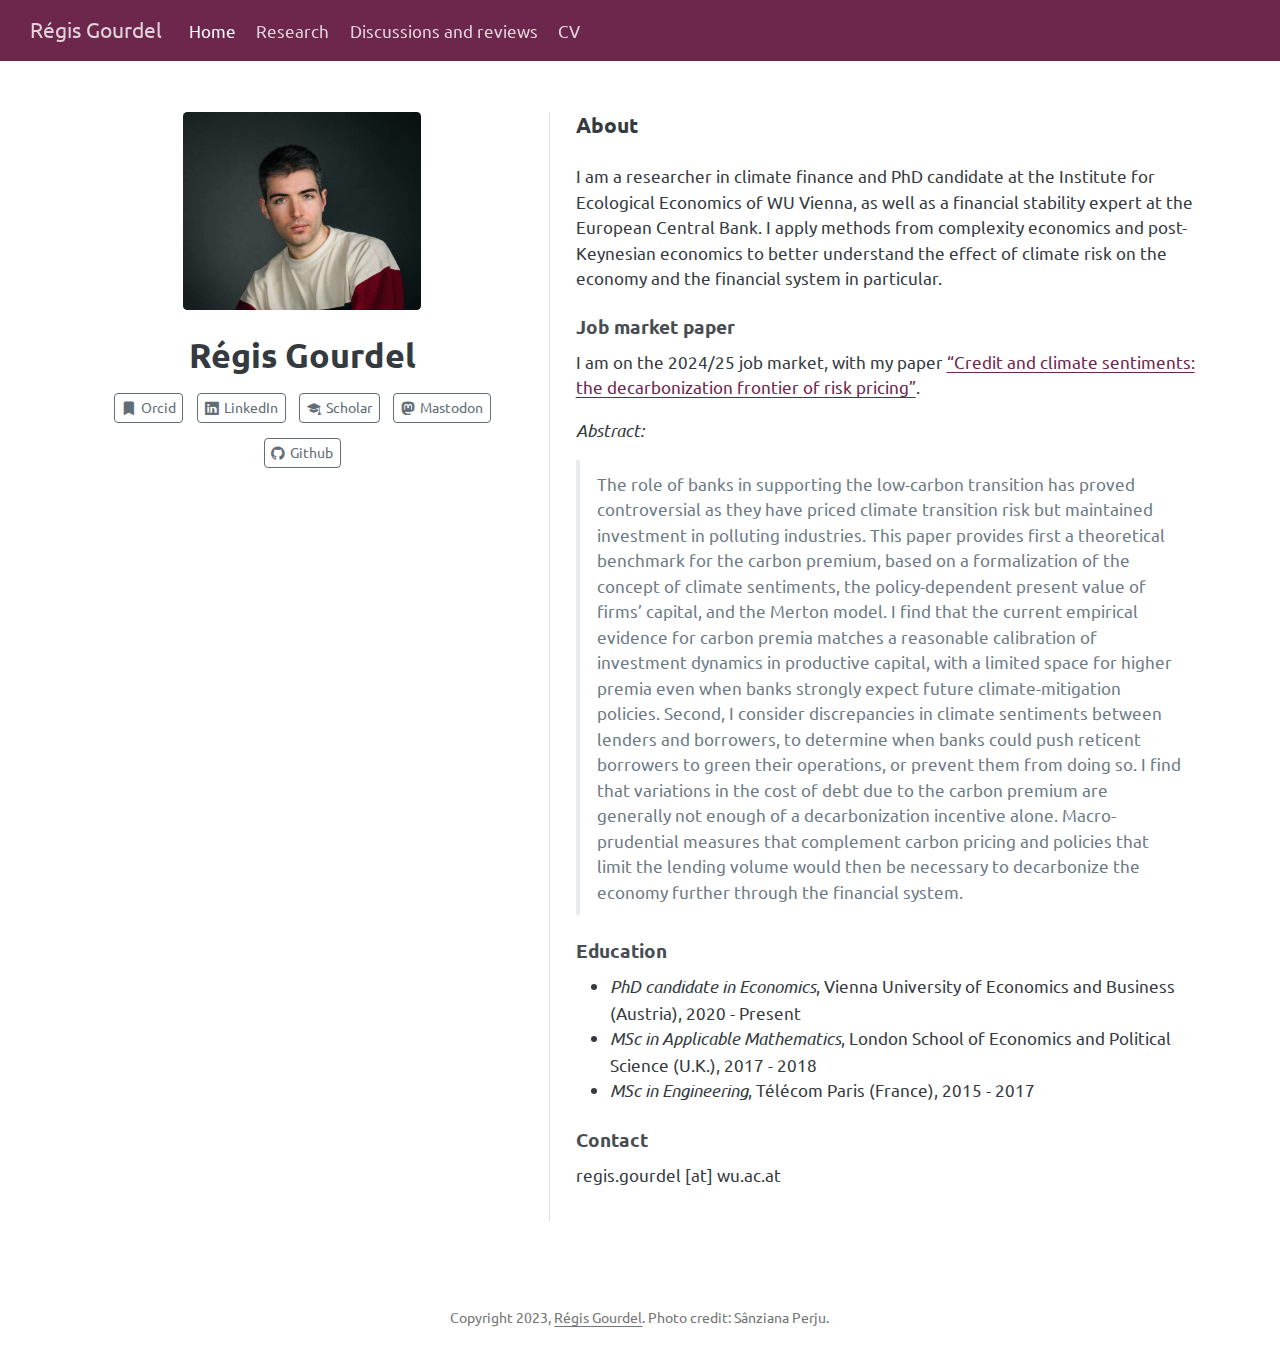
==== commit 90b26742: "Built site for gh-pages" ====
--- a/index.html
+++ b/index.html
@@ -120,21 +120,21 @@
   </div>
 </header>
     <div class="about-links">
-  <a href="https://econtwitter.net/@RegisGourdel" class="about-link" rel="" target="">
-    <i class="bi bi-mastodon"></i>
-     <span class="about-link-text">Mastodon</span>
+  <a href="https://orcid.org/0000-0002-1638-9765" class="about-link" rel="" target="">
+    <i class="bi bi-bookmark-fill"></i>
+     <span class="about-link-text">Orcid</span>
   </a>
   <a href="https://www.linkedin.com/in/regisgourdel/" class="about-link" rel="" target="">
     <i class="bi bi-linkedin"></i>
      <span class="about-link-text">LinkedIn</span>
   </a>
-  <a href="https://orcid.org/0000-0002-1638-9765" class="about-link" rel="" target="">
-    <i class="bi bi-bookmark-fill"></i>
-     <span class="about-link-text">Orcid</span>
-  </a>
   <a href="https://scholar.google.fr/citations?user=1xZrPK0AAAAJ" class="about-link" rel="" target="">
     <i class="bi bi-mortarboard-fill"></i>
      <span class="about-link-text">Scholar</span>
+  </a>
+  <a href="https://econtwitter.net/@RegisGourdel" class="about-link" rel="" target="">
+    <i class="bi bi-mastodon"></i>
+     <span class="about-link-text">Mastodon</span>
   </a>
   <a href="https://github.com/RegisGourdel" class="about-link" rel="" target="">
     <i class="bi bi-github"></i>
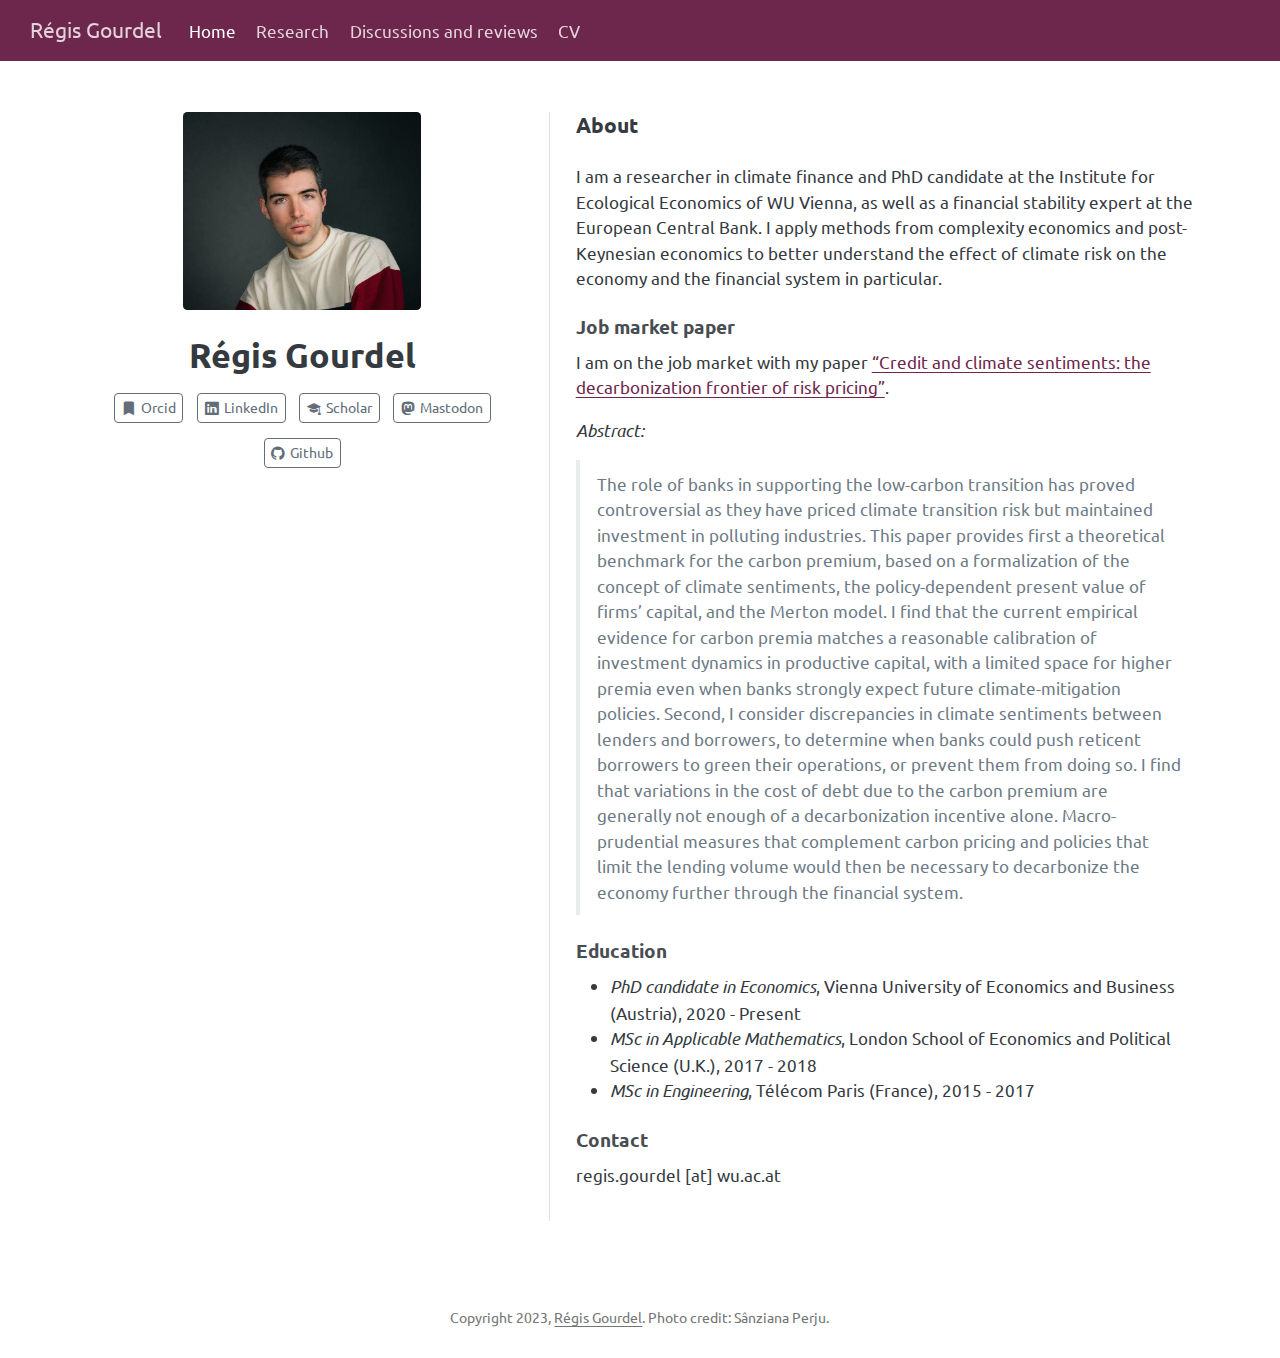
==== commit 92969ab8: "Built site for gh-pages" ====
--- a/index.html
+++ b/index.html
@@ -148,7 +148,7 @@
 <p>I am a researcher in climate finance and PhD candidate at the Institute for Ecological Economics of WU Vienna, as well as a financial stability expert at the European Central Bank. I apply methods from complexity economics and post-Keynesian economics to better understand the effect of climate risk on the economy and the financial system in particular.</p>
 <section id="job-market-paper" class="level3">
 <h3 data-anchor-id="job-market-paper">Job market paper</h3>
-<p>I am on the 2024/25 job market, with my paper <a href="https://ssrn.com/abstract=5040367">“Credit and climate sentiments: the decarbonization frontier of risk pricing”</a>.</p>
+<p>I am on the job market with my paper <a href="https://ssrn.com/abstract=5040367">“Credit and climate sentiments: the decarbonization frontier of risk pricing”</a>.</p>
 <p><em>Abstract:</em></p>
 <blockquote class="blockquote">
 <p>The role of banks in supporting the low-carbon transition has proved controversial as they have priced climate transition risk but maintained investment in polluting industries. This paper provides first a theoretical benchmark for the carbon premium, based on a formalization of the concept of climate sentiments, the policy-dependent present value of firms’ capital, and the Merton model. I find that the current empirical evidence for carbon premia matches a reasonable calibration of investment dynamics in productive capital, with a limited space for higher premia even when banks strongly expect future climate-mitigation policies. Second, I consider discrepancies in climate sentiments between lenders and borrowers, to determine when banks could push reticent borrowers to green their operations, or prevent them from doing so. I find that variations in the cost of debt due to the carbon premium are generally not enough of a decarbonization incentive alone. Macro-prudential measures that complement carbon pricing and policies that limit the lending volume would then be necessary to decarbonize the economy further through the financial system.</p>
